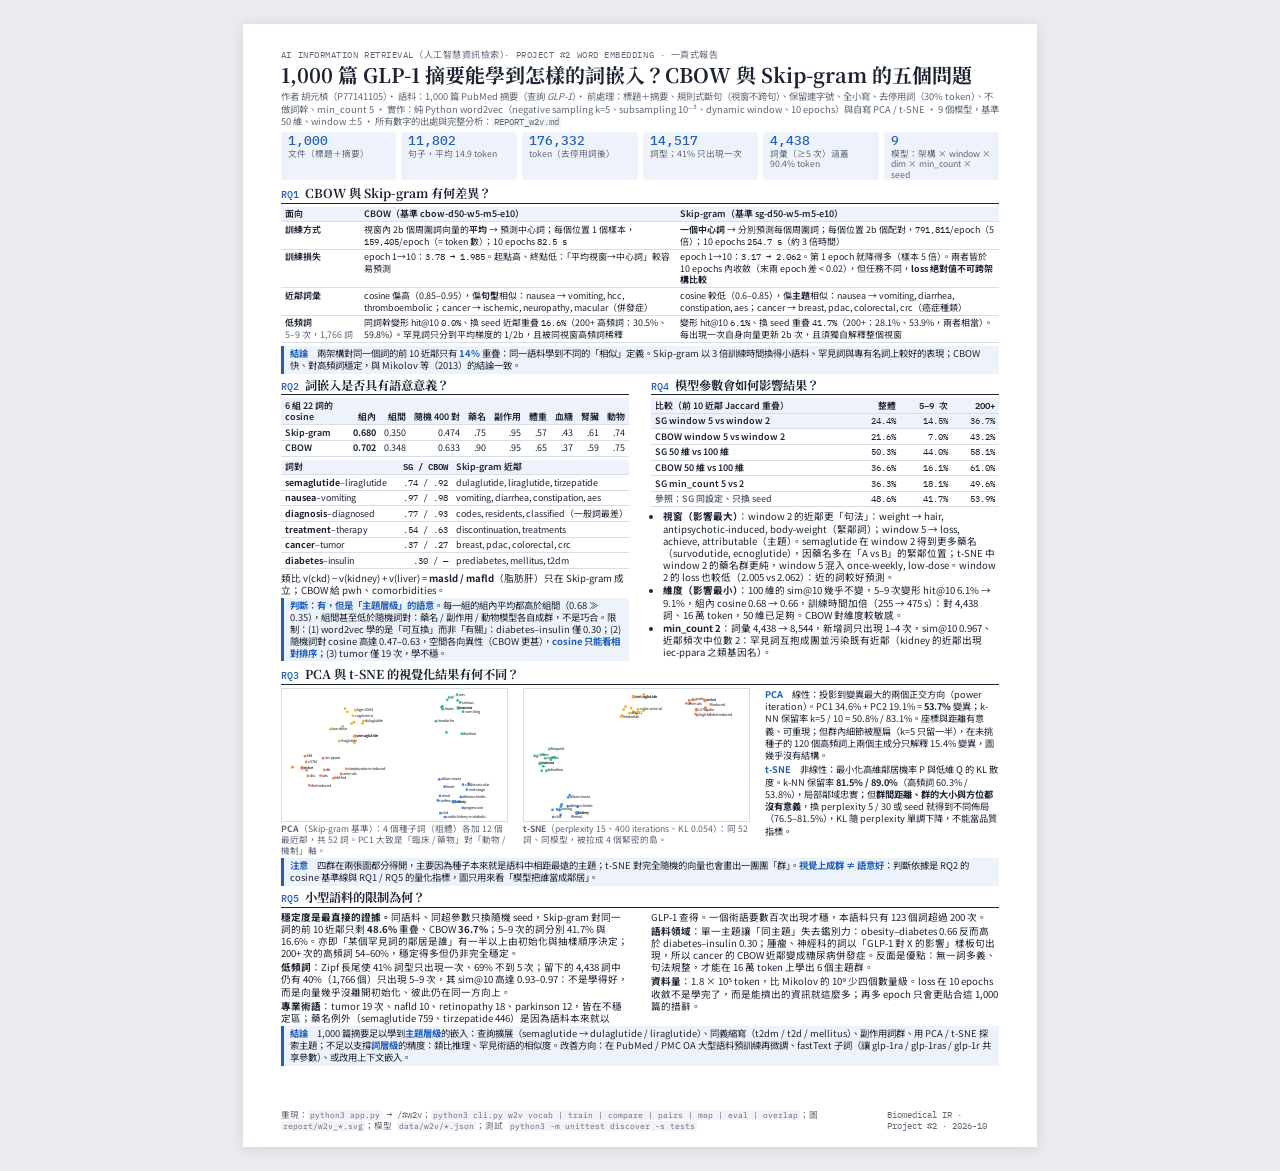
==== docs/project2-w2v-report.html @ 6dcc6c04 "docs: one-page A4 report for Project #2 word embedding (RQ1-RQ5) docs/project2-w2v-report.html + .pd" ====
<!doctype html>
<html lang="zh-Hant">
<head>
<meta charset="utf-8">
<meta name="viewport" content="width=device-width,initial-scale=1">
<title>Word Embedding on 1,000 GLP-1 Abstracts — CBOW vs Skip-gram</title>
<link rel="stylesheet" href="https://fonts.googleapis.com/css2?family=Noto+Serif+TC:wght@500;700&family=Noto+Sans+TC:wght@400;500;700&family=IBM+Plex+Mono:wght@400;500&display=swap">
<style>
:root{--paper:#fff;--desk:#e9ebef;--ink:#1d2333;--muted:#5f6778;--line:#d9dde6;--rule:#1d2333;--accent:#1f5fbf;--soft:#eef3fb;--code:#f1f3f7;
  --serif:"Noto Serif TC","Songti TC","PMingLiU",serif;--sans:"Noto Sans TC","PingFang TC","Microsoft JhengHei",system-ui,sans-serif;--mono:"IBM Plex Mono",ui-monospace,Menlo,monospace,"Noto Sans TC"}
*{box-sizing:border-box}
body{margin:0;background:var(--desk);color:var(--ink);font-family:var(--sans);font-size:7.2pt;line-height:1.27;padding:24px 16px}
.page{background:var(--paper);width:210mm;min-height:297mm;max-width:100%;margin:0 auto;box-shadow:0 2px 12px rgba(20,30,60,.12);display:flex;flex-direction:column}
.inner{padding:6.5mm 10mm 2mm;flex:1;min-width:0}
footer{display:flex;justify-content:space-between;gap:12px;padding:0 10mm 4mm;font-size:6.5pt;color:var(--muted);font-family:var(--mono);line-height:1.3}
h1{font-family:var(--serif);font-size:15pt;line-height:1.25;margin:2px 0 3px}
h2{font-family:var(--serif);font-size:9.2pt;margin:0 0 3px;padding-bottom:1px;border-bottom:1.5px solid var(--rule)}
h2 span{font-family:var(--mono);font-weight:500;color:var(--accent);font-size:7.8pt;margin-right:6px}
p{margin:0 0 2px}
.eyebrow{font-family:var(--mono);font-size:6.8pt;letter-spacing:.06em;text-transform:uppercase;color:var(--muted);margin:0}
.meta{font-size:7pt;color:var(--muted);margin:0 0 4px;line-height:1.35}
.facts{display:grid;grid-template-columns:repeat(6,1fr);gap:5px;margin:4px 0 6px}
.facts div{background:var(--soft);border-radius:4px;padding:1px 7px}
.facts b{display:block;font-family:var(--mono);font-size:9.5pt;font-weight:500;color:var(--accent);line-height:1.2}
.facts small{font-size:6.5pt;color:var(--muted);line-height:1.2;display:block}
section{margin-bottom:4px;min-width:0}
.two{display:grid;grid-template-columns:1fr 1fr;gap:0 6mm;align-items:start}.two>*{min-width:0}
.three{display:grid;grid-template-columns:60mm 60mm 1fr;gap:0 4mm;align-items:start}.three>*{min-width:0}
code{font-family:var(--mono);font-size:.92em;background:var(--code);padding:0 2px;border-radius:2px}
table.t{border-collapse:collapse;width:100%;font-size:6.7pt;margin:2px 0 3px;font-variant-numeric:tabular-nums;line-height:1.3}
table.t th{text-align:left;background:var(--soft);padding:1.5px 4px;border-bottom:1px solid var(--line);font-weight:600;vertical-align:bottom}
table.t td{padding:1.5px 4px;border-bottom:1px solid var(--line);vertical-align:top}
table.t td.k{font-weight:600;white-space:nowrap}
table.num td:not(:first-child),table.num th:not(:first-child){text-align:right;white-space:nowrap}
table.t .n{text-align:right;white-space:nowrap;font-family:var(--mono);font-size:6.6pt}
table.t tr.sel td{background:var(--soft)}
ul{padding-left:12px;margin:0 0 2px}li{margin-bottom:1px}
.verdict{background:var(--soft);border-left:3px solid var(--accent);padding:2px 6px;margin:2px 0 2px;font-size:7pt}
.verdict b{color:var(--accent)}
figure{margin:0;min-width:0}figure svg{width:100%;height:auto;display:block;border:1px solid var(--line)}figcaption{font-size:6.5pt;color:var(--muted);line-height:1.3;margin-top:1px}
.kv{font-size:6.9pt;line-height:1.33}.kv p{margin:0 0 2px}.kv b.h{color:var(--accent)}
.cols{columns:2;column-gap:6mm}
.muted{color:var(--muted)}
@media (max-width:640px){.two,.three,.facts{grid-template-columns:1fr 1fr}.cols{columns:1}.page{min-height:0}.inner{padding:6mm 5mm}}
@media print{body{background:none;padding:0}.page{box-shadow:none;margin:0;width:210mm;height:297mm;min-height:0;overflow:hidden}@page{size:A4 portrait;margin:0}}
</style>
</head>
<body>
<section class="page"><div class="inner">

<p class="eyebrow">AI Information Retrieval（人工智慧資訊檢索）· Project #2 Word Embedding · 一頁式報告</p>
<h1>1,000 篇 GLP-1 摘要能學到怎樣的詞嵌入？CBOW 與 Skip-gram 的五個問題</h1>
<p class="meta">作者 胡元楨（P77141105）· 語料：1,000 篇 PubMed 摘要（查詢 <i>GLP-1</i>）· 前處理：標題＋摘要、規則式斷句（視窗不跨句）、保留連字號、全小寫、去停用詞（30% token）、不做詞幹、min_count 5 · 實作：純 Python word2vec（negative sampling k=5、subsampling 10⁻³、dynamic window、10 epochs）與自寫 PCA / t-SNE · 9 個模型，基準 50 維、window ±5 · 所有數字的出處與完整分析：<code>REPORT_w2v.md</code></p>

<div class="facts">
  <div><b>1,000</b><small>文件（標題＋摘要）</small></div>
  <div><b>11,802</b><small>句子，平均 14.9 token</small></div>
  <div><b>176,332</b><small>token（去停用詞後）</small></div>
  <div><b>14,517</b><small>詞型；41% 只出現一次</small></div>
  <div><b>4,438</b><small>詞彙（≥5 次）涵蓋 90.4% token</small></div>
  <div><b>9</b><small>模型：架構 × window × dim × min_count × seed</small></div>
</div>

<section>
<h2><span>RQ1</span>CBOW 與 Skip-gram 有何差異？</h2>
<table class="t">
<tr><th style="width:11%">面向</th><th style="width:44%">CBOW（基準 cbow-d50-w5-m5-e10）</th><th>Skip-gram（基準 sg-d50-w5-m5-e10）</th></tr>
<tr><td class="k">訓練方式</td><td>視窗內 2b 個周圍詞向量的<b>平均</b> → 預測中心詞；每個位置 1 個樣本，<span class="n">159,405</span>/epoch（= token 數）；10 epochs <span class="n">82.5 s</span></td><td><b>一個中心詞</b> → 分別預測每個周圍詞；每個位置 2b 個配對，<span class="n">791,811</span>/epoch（5 倍）；10 epochs <span class="n">254.7 s</span>（約 3 倍時間）</td></tr>
<tr><td class="k">訓練損失</td><td>epoch 1→10：<span class="n">3.78 → 1.985</span>。起點高、終點低：「平均視窗→中心詞」較容易預測</td><td>epoch 1→10：<span class="n">3.17 → 2.062</span>。第 1 epoch 就降得多（樣本 5 倍）。兩者皆於 10 epochs 內收斂（末兩 epoch 差 &lt; 0.02），但任務不同，<b>loss 絕對值不可跨架構比較</b></td></tr>
<tr><td class="k">近鄰詞彙</td><td>cosine 偏高（0.85–0.95），偏<b>句型</b>相似：nausea → vomiting, hcc, thromboembolic；cancer → ischemic, neuropathy, macular（併發症）</td><td>cosine 較低（0.6–0.85），偏<b>主題</b>相似：nausea → vomiting, diarrhea, constipation, aes；cancer → breast, pdac, colorectal, crc（癌症種類）</td></tr>
<tr><td class="k">低頻詞<br><span class="muted" style="font-weight:400">5–9 次，1,766 詞</span></td><td>同詞幹變形 hit@10 <span class="n">0.0%</span>、換 seed 近鄰重疊 <span class="n">16.6%</span>（200+ 高頻詞：30.5%、59.8%）。罕見詞只分到平均梯度的 1/2b，且被同視窗高頻詞稀釋</td><td>變形 hit@10 <span class="n">6.1%</span>、換 seed 重疊 <span class="n">41.7%</span>（200+：28.1%、53.9%，兩者相當）。每出現一次自身向量更新 2b 次，且須獨自解釋整個視窗</td></tr>
</table>
<p class="verdict"><b>結論</b>　兩架構對同一個詞的前 10 近鄰只有 <b>14%</b> 重疊：同一語料學到不同的「相似」定義。Skip-gram 以 3 倍訓練時間換得小語料、罕見詞與專有名詞上較好的表現；CBOW 快、對高頻詞穩定，與 Mikolov 等（2013）的結論一致。</p>
</section>

<div class="two">
<section>
<h2><span>RQ2</span>詞嵌入是否具有語意意義？</h2>
<table class="t num">
<tr><th>6 組 22 詞的 cosine</th><th>組內</th><th>組間</th><th>隨機 400 對</th><th>藥名</th><th>副作用</th><th>體重</th><th>血糖</th><th>腎臟</th><th>動物</th></tr>
<tr><td class="k">Skip-gram</td><td><b>0.680</b></td><td>0.350</td><td>0.474</td><td>.75</td><td>.95</td><td>.57</td><td>.43</td><td>.61</td><td>.74</td></tr>
<tr><td class="k">CBOW</td><td><b>0.702</b></td><td>0.348</td><td>0.633</td><td>.90</td><td>.95</td><td>.65</td><td>.37</td><td>.59</td><td>.75</td></tr>
</table>
<table class="t">
<tr><th style="width:34%">詞對</th><th class="n" style="text-align:right">SG / CBOW</th><th>Skip-gram 近鄰</th></tr>
<tr><td><b>semaglutide</b>–liraglutide</td><td class="n">.74 / .92</td><td>dulaglutide, liraglutide, tirzepatide</td></tr>
<tr><td><b>nausea</b>–vomiting</td><td class="n">.97 / .98</td><td>vomiting, diarrhea, constipation, aes</td></tr>
<tr><td><b>diagnosis</b>–diagnosed</td><td class="n">.77 / .93</td><td>codes, residents, classified（一般詞最差）</td></tr>
<tr><td><b>treatment</b>–therapy</td><td class="n">.54 / .63</td><td>discontinuation, treatments</td></tr>
<tr><td><b>cancer</b>–tumor</td><td class="n">.37 / .27</td><td>breast, pdac, colorectal, crc</td></tr>
<tr><td><b>diabetes</b>–insulin</td><td class="n">.30 / —</td><td>prediabetes, mellitus, t2dm</td></tr>
</table>
<p>類比 v(ckd) − v(kidney) + v(liver) = <b>masld / mafld</b>（脂肪肝）只在 Skip-gram 成立；CBOW 給 pwh、comorbidities。</p>
<p class="verdict"><b>判斷：有，但是「主題層級」的語意。</b>每一組的組內平均都高於組間（0.68 ≫ 0.35），組間甚至低於隨機詞對：藥名 / 副作用 / 動物模型各自成群，不是巧合。限制：(1) word2vec 學的是「可互換」而非「有關」：diabetes–insulin 僅 0.30；(2) 隨機詞對 cosine 高達 0.47–0.63，空間各向異性（CBOW 更甚），<b>cosine 只能看相對排序</b>；(3) tumor 僅 19 次，學不穩。</p>
</section>

<section>
<h2><span>RQ4</span>模型參數會如何影響結果？</h2>
<table class="t">
<tr><th>比較（前 10 近鄰 Jaccard 重疊）</th><th class="n" style="text-align:right">整體</th><th class="n" style="text-align:right">5–9 次</th><th class="n" style="text-align:right">200+</th></tr>
<tr class="sel"><td class="k">SG window 5 vs window 2</td><td class="n">24.4%</td><td class="n">14.5%</td><td class="n">36.7%</td></tr>
<tr><td class="k">CBOW window 5 vs window 2</td><td class="n">21.6%</td><td class="n">7.0%</td><td class="n">43.2%</td></tr>
<tr><td class="k">SG 50 維 vs 100 維</td><td class="n">50.3%</td><td class="n">44.0%</td><td class="n">58.1%</td></tr>
<tr><td class="k">CBOW 50 維 vs 100 維</td><td class="n">36.6%</td><td class="n">16.1%</td><td class="n">61.0%</td></tr>
<tr><td class="k">SG min_count 5 vs 2</td><td class="n">36.3%</td><td class="n">18.1%</td><td class="n">49.6%</td></tr>
<tr><td class="k muted">參照：SG 同設定、只換 seed</td><td class="n">48.6%</td><td class="n">41.7%</td><td class="n">53.9%</td></tr>
</table>
<ul>
<li><b>視窗（影響最大）</b>：window 2 的近鄰更「句法」：weight → hair, antipsychotic-induced, body-weight（緊鄰詞）；window 5 → loss, achieve, attributable（主題）。semaglutide 在 window 2 得到更多藥名（survodutide, ecnoglutide），因藥名多在「A vs B」的緊鄰位置；t-SNE 中 window 2 的藥名群更純，window 5 混入 once-weekly, low-dose。window 2 的 loss 也較低（2.005 vs 2.062）：近的詞較好預測。</li>
<li><b>維度（影響最小）</b>：100 維的 sim@10 幾乎不變，5–9 次變形 hit@10 6.1% → 9.1%，組內 cosine 0.68 → 0.66，訓練時間加倍（255 → 475 s）：對 4,438 詞、16 萬 token，50 維已足夠。CBOW 對維度較敏感。</li>
<li><b>min_count 2</b>：詞彙 4,438 → 8,544，新增詞只出現 1–4 次，sim@10 0.967、近鄰頻次中位數 2：罕見詞互抱成團並污染既有近鄰（kidney 的近鄰出現 iec-ppara 之類基因名）。</li>
</ul>
</section>
</div>

<section>
<h2><span>RQ3</span>PCA 與 t-SNE 的視覺化結果有何不同？</h2>
<div class="three">
<figure><svg xmlns="http://www.w3.org/2000/svg" viewBox="20 46 820 480" font-family="Noto Sans TC, Helvetica, Arial, sans-serif"><rect width="100%" height="100%" fill="#ffffff"/><circle cx="285.2" cy="218.0" r="7" fill="#eda100" fill-opacity="0.85"/><text x="291.2" y="222.0" font-size="14" font-weight="bold" fill="#1d2333">semaglutide</text><circle cx="663.5" cy="115.1" r="7" fill="#1baf7a" fill-opacity="0.85"/><text x="669.5" y="119.1" font-size="14" font-weight="bold" fill="#1d2333">nausea</text><circle cx="645.3" cy="457.1" r="7" fill="#2a78d6" fill-opacity="0.85"/><text x="651.3" y="461.1" font-size="14" font-weight="bold" fill="#1d2333">kidney</text><circle cx="93.5" cy="333.5" r="7" fill="#eb6834" fill-opacity="0.85"/><text x="99.5" y="337.5" font-size="14" font-weight="bold" fill="#1d2333">mice</text><circle cx="317.2" cy="162.1" r="5" fill="#eda100" fill-opacity="0.85"/><text x="323.2" y="166.1" font-size="14"  fill="#1d2333">dulaglutide</text><circle cx="282.7" cy="167.1" r="5" fill="#eda100" fill-opacity="0.85"/><circle cx="229.0" cy="235.9" r="5" fill="#eda100" fill-opacity="0.85"/><text x="235.0" y="239.9" font-size="14"  fill="#1d2333">liraglutide</text><circle cx="197.4" cy="192.8" r="5" fill="#eda100" fill-opacity="0.85"/><text x="203.4" y="196.8" font-size="14"  fill="#1d2333">low-dose</text><circle cx="287.7" cy="123.2" r="5" fill="#eda100" fill-opacity="0.85"/><text x="293.7" y="127.2" font-size="14"  fill="#1d2333">bgm0504</text><circle cx="241.5" cy="182.8" r="5" fill="#eda100" fill-opacity="0.85"/><circle cx="274.2" cy="171.9" r="5" fill="#eda100" fill-opacity="0.85"/><circle cx="313.5" cy="171.0" r="5" fill="#eda100" fill-opacity="0.85"/><circle cx="283.6" cy="241.8" r="5" fill="#eda100" fill-opacity="0.85"/><circle cx="249.9" cy="117.4" r="5" fill="#eda100" fill-opacity="0.85"/><circle cx="278.7" cy="143.6" r="5" fill="#eda100" fill-opacity="0.85"/><text x="284.7" y="147.6" font-size="14"  fill="#1d2333">cagrisema</text><circle cx="258.3" cy="129.3" r="5" fill="#eda100" fill-opacity="0.85"/><circle cx="680.2" cy="128.6" r="5" fill="#1baf7a" fill-opacity="0.85"/><text x="686.2" y="132.6" font-size="14"  fill="#1d2333">vomiting</text><circle cx="670.3" cy="95.2" r="5" fill="#1baf7a" fill-opacity="0.85"/><text x="676.3" y="99.2" font-size="14"  fill="#1d2333">serious</text><circle cx="676.0" cy="209.2" r="5" fill="#1baf7a" fill-opacity="0.85"/><text x="682.0" y="213.2" font-size="14"  fill="#1d2333">diarrhea</text><circle cx="619.7" cy="204.6" r="5" fill="#1baf7a" fill-opacity="0.85"/><circle cx="658.9" cy="66.8" r="5" fill="#1baf7a" fill-opacity="0.85"/><text x="664.9" y="70.8" font-size="14"  fill="#1d2333">aes</text><circle cx="581.6" cy="163.6" r="5" fill="#1baf7a" fill-opacity="0.85"/><text x="587.6" y="167.6" font-size="14"  fill="#1d2333">headache</text><circle cx="622.8" cy="85.4" r="5" fill="#1baf7a" fill-opacity="0.85"/><circle cx="660.8" cy="87.8" r="5" fill="#1baf7a" fill-opacity="0.85"/><circle cx="604.7" cy="109.0" r="5" fill="#1baf7a" fill-opacity="0.85"/><circle cx="630.2" cy="76.5" r="5" fill="#1baf7a" fill-opacity="0.85"/><text x="636.2" y="80.5" font-size="14"  fill="#1d2333">gi</text><circle cx="606.9" cy="119.6" r="5" fill="#1baf7a" fill-opacity="0.85"/><text x="612.9" y="123.6" font-size="14"  fill="#1d2333">teaes</text><circle cx="602.2" cy="112.9" r="5" fill="#1baf7a" fill-opacity="0.85"/><circle cx="672.4" cy="440.0" r="5" fill="#2a78d6" fill-opacity="0.85"/><text x="678.4" y="444.0" font-size="14"  fill="#1d2333">atherosclerotic</text><circle cx="679.5" cy="479.5" r="5" fill="#2a78d6" fill-opacity="0.85"/><text x="685.5" y="483.5" font-size="14"  fill="#1d2333">progression</text><circle cx="680.4" cy="395.2" r="5" fill="#2a78d6" fill-opacity="0.85"/><text x="686.4" y="399.2" font-size="14"  fill="#1d2333">cardiovascular</text><circle cx="665.3" cy="458.2" r="5" fill="#2a78d6" fill-opacity="0.85"/><circle cx="596.4" cy="435.8" r="5" fill="#2a78d6" fill-opacity="0.85"/><text x="602.4" y="439.8" font-size="14"  fill="#1d2333">renal</text><circle cx="598.0" cy="499.1" r="5" fill="#2a78d6" fill-opacity="0.85"/><text x="604.0" y="503.1" font-size="14"  fill="#1d2333">ckd</text><circle cx="593.8" cy="375.8" r="5" fill="#2a78d6" fill-opacity="0.85"/><text x="599.8" y="379.8" font-size="14"  fill="#1d2333">albuminuria</text><circle cx="694.7" cy="412.9" r="5" fill="#2a78d6" fill-opacity="0.85"/><text x="700.7" y="416.9" font-size="14"  fill="#1d2333">end-stage</text><circle cx="614.1" cy="513.2" r="5" fill="#2a78d6" fill-opacity="0.85"/><text x="620.1" y="517.2" font-size="14"  fill="#1d2333">cardio-kidney-metabolic</text><circle cx="701.4" cy="390.9" r="5" fill="#2a78d6" fill-opacity="0.85"/><circle cx="588.5" cy="452.5" r="5" fill="#2a78d6" fill-opacity="0.85"/><text x="594.5" y="456.5" font-size="14"  fill="#1d2333">confers</text><circle cx="613.2" cy="402.3" r="5" fill="#2a78d6" fill-opacity="0.85"/><text x="619.2" y="406.3" font-size="14"  fill="#1d2333">heart</text><circle cx="160.3" cy="361.7" r="5" fill="#eb6834" fill-opacity="0.85"/><text x="166.3" y="365.7" font-size="14"  fill="#1d2333">rats</text><circle cx="108.7" cy="342.4" r="5" fill="#eb6834" fill-opacity="0.85"/><circle cx="114.6" cy="363.3" r="5" fill="#eb6834" fill-opacity="0.85"/><text x="120.6" y="367.3" font-size="14"  fill="#1d2333">dio</text><circle cx="174.5" cy="341.2" r="5" fill="#eb6834" fill-opacity="0.85"/><text x="180.5" y="345.2" font-size="14"  fill="#1d2333">db</text><circle cx="108.1" cy="311.5" r="5" fill="#eb6834" fill-opacity="0.85"/><text x="114.1" y="315.5" font-size="14"  fill="#1d2333">c57bl</text><circle cx="169.7" cy="298.4" r="5" fill="#eb6834" fill-opacity="0.85"/><text x="175.7" y="302.4" font-size="14"  fill="#1d2333">iec-ppara</text><circle cx="58.6" cy="331.3" r="5" fill="#eb6834" fill-opacity="0.85"/><circle cx="120.1" cy="398.0" r="5" fill="#eb6834" fill-opacity="0.85"/><text x="126.1" y="402.0" font-size="14"  fill="#1d2333">diet-induced</text><circle cx="208.5" cy="371.2" r="5" fill="#eb6834" fill-opacity="0.85"/><text x="214.5" y="375.2" font-size="14"  fill="#1d2333">hfd-fed</text><circle cx="254.7" cy="337.2" r="5" fill="#eb6834" fill-opacity="0.85"/><text x="260.7" y="341.2" font-size="14"  fill="#1d2333">streptozotocin-induced</text><circle cx="104.1" cy="291.0" r="5" fill="#eb6834" fill-opacity="0.85"/><text x="110.1" y="295.0" font-size="14"  fill="#1d2333">hfd</text><circle cx="235.6" cy="355.8" r="5" fill="#eb6834" fill-opacity="0.85"/><text x="241.6" y="359.8" font-size="14"  fill="#1d2333">animals</text></svg><figcaption><b>PCA</b>（Skip-gram 基準）：4 個種子詞（粗體）各加 12 個最近鄰，共 52 詞。PC1 大致是「臨床 / 藥物」對「動物 / 機制」軸。</figcaption></figure>
<figure><svg xmlns="http://www.w3.org/2000/svg" viewBox="20 46 820 480" font-family="Noto Sans TC, Helvetica, Arial, sans-serif"><rect width="100%" height="100%" fill="#ffffff"/><circle cx="419.5" cy="74.3" r="7" fill="#eda100" fill-opacity="0.85"/><text x="425.5" y="78.3" font-size="14" font-weight="bold" fill="#1d2333">semaglutide</text><circle cx="79.4" cy="317.1" r="7" fill="#1baf7a" fill-opacity="0.85"/><text x="85.4" y="321.1" font-size="14" font-weight="bold" fill="#1d2333">nausea</text><circle cx="212.8" cy="498.3" r="7" fill="#2a78d6" fill-opacity="0.85"/><text x="218.8" y="502.3" font-size="14" font-weight="bold" fill="#1d2333">kidney</text><circle cx="680.9" cy="87.3" r="7" fill="#eb6834" fill-opacity="0.85"/><text x="686.9" y="91.3" font-size="14" font-weight="bold" fill="#1d2333">mice</text><circle cx="445.5" cy="74.5" r="5" fill="#eda100" fill-opacity="0.85"/><circle cx="436.2" cy="119.9" r="5" fill="#eda100" fill-opacity="0.85"/><text x="442.2" y="123.9" font-size="14"  fill="#1d2333">submaximal</text><circle cx="457.5" cy="66.8" r="5" fill="#eda100" fill-opacity="0.85"/><circle cx="456.5" cy="124.6" r="5" fill="#eda100" fill-opacity="0.85"/><circle cx="418.7" cy="128.9" r="5" fill="#eda100" fill-opacity="0.85"/><circle cx="389.9" cy="110.5" r="5" fill="#eda100" fill-opacity="0.85"/><circle cx="411.0" cy="115.7" r="5" fill="#eda100" fill-opacity="0.85"/><circle cx="374.1" cy="146.1" r="5" fill="#eda100" fill-opacity="0.85"/><text x="380.1" y="150.1" font-size="14"  fill="#1d2333">retatrutide</text><circle cx="379.1" cy="142.8" r="5" fill="#eda100" fill-opacity="0.85"/><circle cx="383.5" cy="121.1" r="5" fill="#eda100" fill-opacity="0.85"/><circle cx="431.3" cy="136.1" r="5" fill="#eda100" fill-opacity="0.85"/><circle cx="404.7" cy="133.6" r="5" fill="#eda100" fill-opacity="0.85"/><text x="410.7" y="137.6" font-size="14"  fill="#1d2333">ubt251</text><circle cx="90.6" cy="327.7" r="5" fill="#1baf7a" fill-opacity="0.85"/><circle cx="97.5" cy="299.1" r="5" fill="#1baf7a" fill-opacity="0.85"/><text x="103.5" y="303.1" font-size="14"  fill="#1d2333">serious</text><circle cx="110.1" cy="340.7" r="5" fill="#1baf7a" fill-opacity="0.85"/><text x="116.1" y="344.7" font-size="14"  fill="#1d2333">diarrhea</text><circle cx="101.7" cy="344.8" r="5" fill="#1baf7a" fill-opacity="0.85"/><circle cx="82.3" cy="286.2" r="5" fill="#1baf7a" fill-opacity="0.85"/><text x="88.3" y="290.2" font-size="14"  fill="#1d2333">aes</text><circle cx="84.7" cy="344.1" r="5" fill="#1baf7a" fill-opacity="0.85"/><circle cx="117.4" cy="303.7" r="5" fill="#1baf7a" fill-opacity="0.85"/><circle cx="90.7" cy="284.3" r="5" fill="#1baf7a" fill-opacity="0.85"/><circle cx="123.9" cy="296.1" r="5" fill="#1baf7a" fill-opacity="0.85"/><circle cx="58.6" cy="290.3" r="5" fill="#1baf7a" fill-opacity="0.85"/><text x="64.6" y="294.3" font-size="14"  fill="#1d2333">gi</text><circle cx="131.5" cy="294.2" r="5" fill="#1baf7a" fill-opacity="0.85"/><circle cx="113.1" cy="265.1" r="5" fill="#1baf7a" fill-opacity="0.85"/><text x="119.1" y="269.1" font-size="14"  fill="#1d2333">frequent</text><circle cx="179.5" cy="473.7" r="5" fill="#2a78d6" fill-opacity="0.85"/><text x="185.5" y="477.7" font-size="14"  fill="#1d2333">atherosclerotic</text><circle cx="153.4" cy="505.6" r="5" fill="#2a78d6" fill-opacity="0.85"/><circle cx="216.0" cy="476.1" r="5" fill="#2a78d6" fill-opacity="0.85"/><circle cx="140.9" cy="485.2" r="5" fill="#2a78d6" fill-opacity="0.85"/><text x="146.9" y="489.2" font-size="14"  fill="#1d2333">slowing</text><circle cx="196.8" cy="510.9" r="5" fill="#2a78d6" fill-opacity="0.85"/><text x="202.8" y="514.9" font-size="14"  fill="#1d2333">renal</text><circle cx="126.7" cy="513.2" r="5" fill="#2a78d6" fill-opacity="0.85"/><text x="132.7" y="517.2" font-size="14"  fill="#1d2333">ckd</text><circle cx="181.4" cy="441.1" r="5" fill="#2a78d6" fill-opacity="0.85"/><text x="187.4" y="445.1" font-size="14"  fill="#1d2333">albuminuria</text><circle cx="154.2" cy="474.6" r="5" fill="#2a78d6" fill-opacity="0.85"/><circle cx="123.9" cy="486.7" r="5" fill="#2a78d6" fill-opacity="0.85"/><circle cx="157.4" cy="467.2" r="5" fill="#2a78d6" fill-opacity="0.85"/><circle cx="149.7" cy="488.0" r="5" fill="#2a78d6" fill-opacity="0.85"/><circle cx="186.7" cy="433.1" r="5" fill="#2a78d6" fill-opacity="0.85"/><circle cx="649.7" cy="83.0" r="5" fill="#eb6834" fill-opacity="0.85"/><text x="655.7" y="87.0" font-size="14"  fill="#1d2333">rats</text><circle cx="701.4" cy="102.4" r="5" fill="#eb6834" fill-opacity="0.85"/><text x="707.4" y="106.4" font-size="14"  fill="#1d2333">induced</text><circle cx="689.5" cy="123.3" r="5" fill="#eb6834" fill-opacity="0.85"/><text x="695.5" y="127.3" font-size="14"  fill="#1d2333">dio</text><circle cx="622.8" cy="87.1" r="5" fill="#eb6834" fill-opacity="0.85"/><text x="628.8" y="91.1" font-size="14"  fill="#1d2333">db</text><circle cx="648.6" cy="123.9" r="5" fill="#eb6834" fill-opacity="0.85"/><text x="654.6" y="127.9" font-size="14"  fill="#1d2333">c57bl</text><circle cx="681.3" cy="114.2" r="5" fill="#eb6834" fill-opacity="0.85"/><circle cx="652.4" cy="141.5" r="5" fill="#eb6834" fill-opacity="0.85"/><text x="658.4" y="145.5" font-size="14"  fill="#1d2333">high-fat</text><circle cx="700.3" cy="139.9" r="5" fill="#eb6834" fill-opacity="0.85"/><text x="706.3" y="143.9" font-size="14"  fill="#1d2333">diet-induced</text><circle cx="649.0" cy="119.0" r="5" fill="#eb6834" fill-opacity="0.85"/><circle cx="625.1" cy="96.4" r="5" fill="#eb6834" fill-opacity="0.85"/><circle cx="645.8" cy="137.5" r="5" fill="#eb6834" fill-opacity="0.85"/><circle cx="612.5" cy="98.8" r="5" fill="#eb6834" fill-opacity="0.85"/><text x="618.5" y="102.8" font-size="14"  fill="#1d2333">animals</text></svg><figcaption><b>t-SNE</b>（perplexity 15、400 iterations、KL 0.054）：同 52 詞、同模型，被拉成 4 個緊密的島。</figcaption></figure>
<div class="kv">
<p><b class="h">PCA</b>　線性：投影到變異最大的兩個正交方向（power iteration）。PC1 34.6% + PC2 19.1% = <b>53.7%</b> 變異；k-NN 保留率 k=5 / 10 = 50.8% / 83.1%。座標與距離有意義、可重現；但群內細節被壓扁（k=5 只留一半），在未挑種子的 120 個高頻詞上兩個主成分只解釋 15.4% 變異，圖幾乎沒有結構。</p>
<p><b class="h">t-SNE</b>　非線性：最小化高維鄰居機率 P 與低維 Q 的 KL 散度。k-NN 保留率 <b>81.5% / 89.0%</b>（高頻詞 60.3% / 53.8%），局部鄰域忠實；但<b>群間距離、群的大小與方位都沒有意義</b>，換 perplexity 5 / 30 或 seed 就得到不同佈局（76.5–81.5%），KL 隨 perplexity 單調下降，不能當品質指標。</p>
</div>
</div>
<p class="verdict"><b>注意</b>　四群在兩張圖都分得開，主要因為種子本來就是語料中相距最遠的主題；t-SNE 對完全隨機的向量也會畫出一團團「群」。<b>視覺上成群 ≠ 語意好</b>：判斷依據是 RQ2 的 cosine 基準線與 RQ1 / RQ5 的量化指標，圖只用來看「模型把誰當成鄰居」。</p>
</section>

<section>
<h2><span>RQ5</span>小型語料的限制為何？</h2>
<div class="cols">
<p><b>穩定度是最直接的證據。</b>同語料、同超參數只換隨機 seed，Skip-gram 對同一詞的前 10 近鄰只剩 <b>48.6%</b> 重疊、CBOW <b>36.7%</b>；5–9 次的詞分別 41.7% 與 16.6%。亦即「某個罕見詞的鄰居是誰」有一半以上由初始化與抽樣順序決定；200+ 次的高頻詞 54–60%，穩定得多但仍非完全穩定。</p>
<p><b>低頻詞</b>：Zipf 長尾使 41% 詞型只出現一次、69% 不到 5 次；留下的 4,438 詞中仍有 40%（1,766 個）只出現 5–9 次，其 sim@10 高達 0.93–0.97：不是學得好，而是向量幾乎沒離開初始化、彼此仍在同一方向上。</p>
<p><b>專業術語</b>：tumor 19 次、nafld 10、retinopathy 18、parkinson 12，皆在不穩定區；藥名例外（semaglutide 759、tirzepatide 446）是因為語料本來就以 GLP-1 查得。一個術語要數百次出現才穩，本語料只有 123 個詞超過 200 次。</p>
<p><b>語料領域</b>：單一主題讓「同主題」失去鑑別力：obesity–diabetes 0.66 反而高於 diabetes–insulin 0.30；腫瘤、神經科的詞以「GLP-1 對 X 的影響」樣板句出現，所以 cancer 的 CBOW 近鄰變成糖尿病併發症。反面是優點：無一詞多義、句法規整，才能在 16 萬 token 上學出 6 個主題群。</p>
<p><b>資料量</b>：1.8 × 10⁵ token，比 Mikolov 的 10⁹ 少四個數量級。loss 在 10 epochs 收斂不是學完了，而是能擠出的資訊就這麼多；再多 epoch 只會更貼合這 1,000 篇的措辭。</p>
</div>
<p class="verdict"><b>結論</b>　1,000 篇摘要足以學到<b>主題層級</b>的嵌入：查詢擴展（semaglutide → dulaglutide / liraglutide）、同義縮寫（t2dm / t2d / mellitus）、副作用詞群、用 PCA / t-SNE 探索主題；不足以支撐<b>詞層級</b>的精度：類比推理、罕見術語的相似度。改善方向：在 PubMed / PMC OA 大型語料預訓練再微調、fastText 子詞（讓 glp-1ra / glp-1ras / glp-1r 共享參數）、或改用上下文嵌入。</p>
</section>

</div>
<footer>
<span>重現：<code>python3 app.py</code> → /#w2v；<code>python3 cli.py w2v vocab | train | compare | pairs | map | eval | overlap</code>；圖 <code>report/w2v_*.svg</code>；模型 <code>data/w2v/*.json</code>；測試 <code>python3 -m unittest discover -s tests</code></span>
<span>Biomedical IR · Project #2 · 2026-10</span>
</footer>
</section>
</body>
</html>
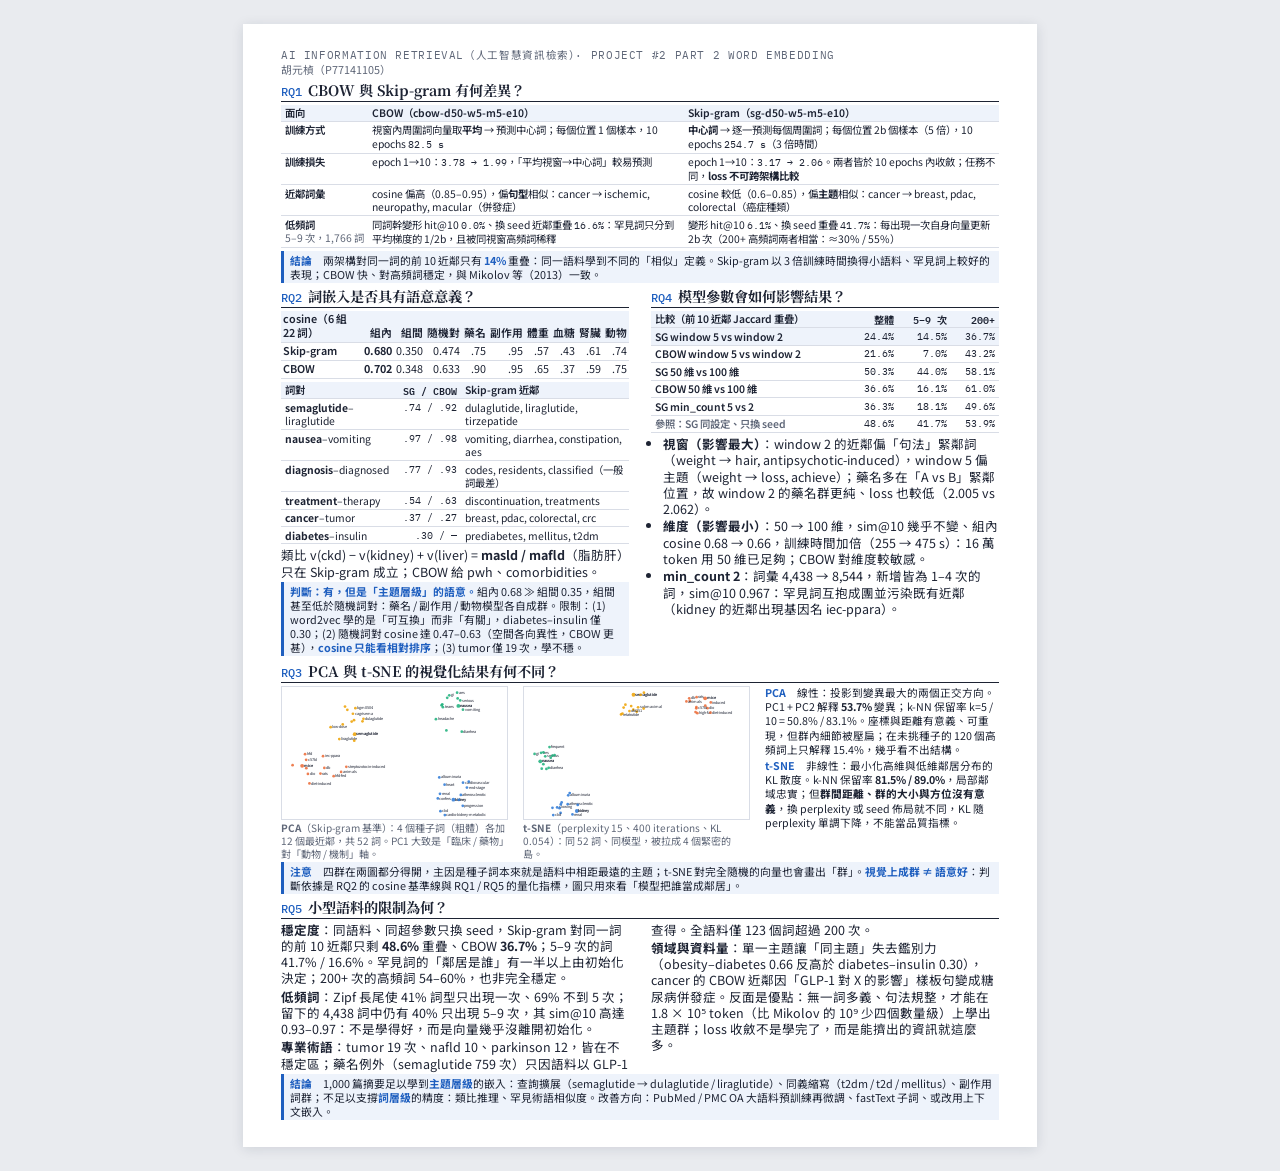
==== commit 68d8a1a0: "docs: trim Project #2 Part 2 w2v report header/footer, tighten RQ1-5; add concise one-page variant -" ====
--- a/docs/project2-w2v-report.html
+++ b/docs/project2-w2v-report.html
@@ -3,81 +3,72 @@
 <head>
 <meta charset="utf-8">
 <meta name="viewport" content="width=device-width,initial-scale=1">
-<title>Word Embedding on 1,000 GLP-1 Abstracts — CBOW vs Skip-gram</title>
+<title>Project 2</title>
 <link rel="stylesheet" href="https://fonts.googleapis.com/css2?family=Noto+Serif+TC:wght@500;700&family=Noto+Sans+TC:wght@400;500;700&family=IBM+Plex+Mono:wght@400;500&display=swap">
 <style>
 :root{--paper:#fff;--desk:#e9ebef;--ink:#1d2333;--muted:#5f6778;--line:#d9dde6;--rule:#1d2333;--accent:#1f5fbf;--soft:#eef3fb;--code:#f1f3f7;
   --serif:"Noto Serif TC","Songti TC","PMingLiU",serif;--sans:"Noto Sans TC","PingFang TC","Microsoft JhengHei",system-ui,sans-serif;--mono:"IBM Plex Mono",ui-monospace,Menlo,monospace,"Noto Sans TC"}
 *{box-sizing:border-box}
-body{margin:0;background:var(--desk);color:var(--ink);font-family:var(--sans);font-size:7.2pt;line-height:1.27;padding:24px 16px}
+body{margin:0;background:var(--desk);color:var(--ink);font-family:var(--sans);font-size:9.40pt;line-height:1.3;padding:24px 16px}
 .page{background:var(--paper);width:210mm;min-height:297mm;max-width:100%;margin:0 auto;box-shadow:0 2px 12px rgba(20,30,60,.12);display:flex;flex-direction:column}
 .inner{padding:6.5mm 10mm 2mm;flex:1;min-width:0}
-footer{display:flex;justify-content:space-between;gap:12px;padding:0 10mm 4mm;font-size:6.5pt;color:var(--muted);font-family:var(--mono);line-height:1.3}
-h1{font-family:var(--serif);font-size:15pt;line-height:1.25;margin:2px 0 3px}
-h2{font-family:var(--serif);font-size:9.2pt;margin:0 0 3px;padding-bottom:1px;border-bottom:1.5px solid var(--rule)}
-h2 span{font-family:var(--mono);font-weight:500;color:var(--accent);font-size:7.8pt;margin-right:6px}
+footer{display:flex;justify-content:space-between;gap:12px;padding:0 10mm 4mm;font-size:7.54pt;color:var(--muted);font-family:var(--mono);line-height:1.3}
+h1{font-family:var(--serif);font-size:17.40pt;line-height:1.25;margin:2px 0 3px}
+h2{font-family:var(--serif);font-size:10.67pt;margin:0 0 3px;padding-bottom:1px;border-bottom:1.5px solid var(--rule)}
+h2 span{font-family:var(--mono);font-weight:500;color:var(--accent);font-size:9.05pt;margin-right:6px}
 p{margin:0 0 2px}
-.eyebrow{font-family:var(--mono);font-size:6.8pt;letter-spacing:.06em;text-transform:uppercase;color:var(--muted);margin:0}
-.meta{font-size:7pt;color:var(--muted);margin:0 0 4px;line-height:1.35}
+.eyebrow{font-family:var(--mono);font-size:7.89pt;letter-spacing:.06em;text-transform:uppercase;color:var(--muted);margin:0}
+.meta{font-size:8.12pt;color:var(--muted);margin:0 0 4px;line-height:1.35}
 .facts{display:grid;grid-template-columns:repeat(6,1fr);gap:5px;margin:4px 0 6px}
 .facts div{background:var(--soft);border-radius:4px;padding:1px 7px}
-.facts b{display:block;font-family:var(--mono);font-size:9.5pt;font-weight:500;color:var(--accent);line-height:1.2}
-.facts small{font-size:6.5pt;color:var(--muted);line-height:1.2;display:block}
+.facts b{display:block;font-family:var(--mono);font-size:11.02pt;font-weight:500;color:var(--accent);line-height:1.2}
+.facts small{font-size:7.54pt;color:var(--muted);line-height:1.2;display:block}
 section{margin-bottom:4px;min-width:0}
 .two{display:grid;grid-template-columns:1fr 1fr;gap:0 6mm;align-items:start}.two>*{min-width:0}
 .three{display:grid;grid-template-columns:60mm 60mm 1fr;gap:0 4mm;align-items:start}.three>*{min-width:0}
 code{font-family:var(--mono);font-size:.92em;background:var(--code);padding:0 2px;border-radius:2px}
-table.t{border-collapse:collapse;width:100%;font-size:6.7pt;margin:2px 0 3px;font-variant-numeric:tabular-nums;line-height:1.3}
+table.t{border-collapse:collapse;width:100%;font-size:7.77pt;margin:2px 0 3px;font-variant-numeric:tabular-nums;line-height:1.3}
 table.t th{text-align:left;background:var(--soft);padding:1.5px 4px;border-bottom:1px solid var(--line);font-weight:600;vertical-align:bottom}
 table.t td{padding:1.5px 4px;border-bottom:1px solid var(--line);vertical-align:top}
 table.t td.k{font-weight:600;white-space:nowrap}
 table.num td:not(:first-child),table.num th:not(:first-child){text-align:right;white-space:nowrap}
-table.t .n{text-align:right;white-space:nowrap;font-family:var(--mono);font-size:6.6pt}
+table.t .n{text-align:right;white-space:nowrap;font-family:var(--mono);font-size:7.66pt}
 table.t tr.sel td{background:var(--soft)}
 ul{padding-left:12px;margin:0 0 2px}li{margin-bottom:1px}
-.verdict{background:var(--soft);border-left:3px solid var(--accent);padding:2px 6px;margin:2px 0 2px;font-size:7pt}
+.verdict{background:var(--soft);border-left:3px solid var(--accent);padding:2px 6px;margin:2px 0 2px;font-size:8.12pt}
 .verdict b{color:var(--accent)}
-figure{margin:0;min-width:0}figure svg{width:100%;height:auto;display:block;border:1px solid var(--line)}figcaption{font-size:6.5pt;color:var(--muted);line-height:1.3;margin-top:1px}
-.kv{font-size:6.9pt;line-height:1.33}.kv p{margin:0 0 2px}.kv b.h{color:var(--accent)}
+figure{margin:0;min-width:0}figure svg{width:100%;height:auto;display:block;border:1px solid var(--line)}figcaption{font-size:7.54pt;color:var(--muted);line-height:1.3;margin-top:1px}
+.kv{font-size:8.00pt;line-height:1.33}.kv p{margin:0 0 2px}.kv b.h{color:var(--accent)}
 .cols{columns:2;column-gap:6mm}
 .muted{color:var(--muted)}
 @media (max-width:640px){.two,.three,.facts{grid-template-columns:1fr 1fr}.cols{columns:1}.page{min-height:0}.inner{padding:6mm 5mm}}
 @media print{body{background:none;padding:0}.page{box-shadow:none;margin:0;width:210mm;height:297mm;min-height:0;overflow:hidden}@page{size:A4 portrait;margin:0}}
+table.cos{font-size:.86em}table.cos td,table.cos th{padding:1.5px 2px}table.cos th:first-child{white-space:normal}
 </style>
 </head>
 <body>
 <section class="page"><div class="inner">
 
-<p class="eyebrow">AI Information Retrieval（人工智慧資訊檢索）· Project #2 Word Embedding · 一頁式報告</p>
-<h1>1,000 篇 GLP-1 摘要能學到怎樣的詞嵌入？CBOW 與 Skip-gram 的五個問題</h1>
-<p class="meta">作者 胡元楨（P77141105）· 語料：1,000 篇 PubMed 摘要（查詢 <i>GLP-1</i>）· 前處理：標題＋摘要、規則式斷句（視窗不跨句）、保留連字號、全小寫、去停用詞（30% token）、不做詞幹、min_count 5 · 實作：純 Python word2vec（negative sampling k=5、subsampling 10⁻³、dynamic window、10 epochs）與自寫 PCA / t-SNE · 9 個模型，基準 50 維、window ±5 · 所有數字的出處與完整分析：<code>REPORT_w2v.md</code></p>
-
-<div class="facts">
-  <div><b>1,000</b><small>文件（標題＋摘要）</small></div>
-  <div><b>11,802</b><small>句子，平均 14.9 token</small></div>
-  <div><b>176,332</b><small>token（去停用詞後）</small></div>
-  <div><b>14,517</b><small>詞型；41% 只出現一次</small></div>
-  <div><b>4,438</b><small>詞彙（≥5 次）涵蓋 90.4% token</small></div>
-  <div><b>9</b><small>模型：架構 × window × dim × min_count × seed</small></div>
-</div>
+<p class="eyebrow">AI Information Retrieval（人工智慧資訊檢索）· Project #2 Part 2 Word Embedding</p>
+<p class="meta">胡元楨（P77141105）</p>
 
 <section>
 <h2><span>RQ1</span>CBOW 與 Skip-gram 有何差異？</h2>
 <table class="t">
-<tr><th style="width:11%">面向</th><th style="width:44%">CBOW（基準 cbow-d50-w5-m5-e10）</th><th>Skip-gram（基準 sg-d50-w5-m5-e10）</th></tr>
-<tr><td class="k">訓練方式</td><td>視窗內 2b 個周圍詞向量的<b>平均</b> → 預測中心詞；每個位置 1 個樣本，<span class="n">159,405</span>/epoch（= token 數）；10 epochs <span class="n">82.5 s</span></td><td><b>一個中心詞</b> → 分別預測每個周圍詞；每個位置 2b 個配對，<span class="n">791,811</span>/epoch（5 倍）；10 epochs <span class="n">254.7 s</span>（約 3 倍時間）</td></tr>
-<tr><td class="k">訓練損失</td><td>epoch 1→10：<span class="n">3.78 → 1.985</span>。起點高、終點低：「平均視窗→中心詞」較容易預測</td><td>epoch 1→10：<span class="n">3.17 → 2.062</span>。第 1 epoch 就降得多（樣本 5 倍）。兩者皆於 10 epochs 內收斂（末兩 epoch 差 &lt; 0.02），但任務不同，<b>loss 絕對值不可跨架構比較</b></td></tr>
-<tr><td class="k">近鄰詞彙</td><td>cosine 偏高（0.85–0.95），偏<b>句型</b>相似：nausea → vomiting, hcc, thromboembolic；cancer → ischemic, neuropathy, macular（併發症）</td><td>cosine 較低（0.6–0.85），偏<b>主題</b>相似：nausea → vomiting, diarrhea, constipation, aes；cancer → breast, pdac, colorectal, crc（癌症種類）</td></tr>
-<tr><td class="k">低頻詞<br><span class="muted" style="font-weight:400">5–9 次，1,766 詞</span></td><td>同詞幹變形 hit@10 <span class="n">0.0%</span>、換 seed 近鄰重疊 <span class="n">16.6%</span>（200+ 高頻詞：30.5%、59.8%）。罕見詞只分到平均梯度的 1/2b，且被同視窗高頻詞稀釋</td><td>變形 hit@10 <span class="n">6.1%</span>、換 seed 重疊 <span class="n">41.7%</span>（200+：28.1%、53.9%，兩者相當）。每出現一次自身向量更新 2b 次，且須獨自解釋整個視窗</td></tr>
+<tr><th style="width:11%">面向</th><th style="width:44%">CBOW（cbow-d50-w5-m5-e10）</th><th>Skip-gram（sg-d50-w5-m5-e10）</th></tr>
+<tr><td class="k">訓練方式</td><td>視窗內周圍詞向量取<b>平均</b> → 預測中心詞；每個位置 1 個樣本，10 epochs <span class="n">82.5 s</span></td><td><b>中心詞</b> → 逐一預測每個周圍詞；每個位置 2b 個樣本（5 倍），10 epochs <span class="n">254.7 s</span>（3 倍時間）</td></tr>
+<tr><td class="k">訓練損失</td><td>epoch 1→10：<span class="n">3.78 → 1.99</span>，「平均視窗→中心詞」較易預測</td><td>epoch 1→10：<span class="n">3.17 → 2.06</span>。兩者皆於 10 epochs 內收斂；任務不同，<b>loss 不可跨架構比較</b></td></tr>
+<tr><td class="k">近鄰詞彙</td><td>cosine 偏高（0.85–0.95），偏<b>句型</b>相似：cancer → ischemic, neuropathy, macular（併發症）</td><td>cosine 較低（0.6–0.85），偏<b>主題</b>相似：cancer → breast, pdac, colorectal（癌症種類）</td></tr>
+<tr><td class="k">低頻詞<br><span class="muted" style="font-weight:400">5–9 次，1,766 詞</span></td><td>同詞幹變形 hit@10 <span class="n">0.0%</span>、換 seed 近鄰重疊 <span class="n">16.6%</span>：罕見詞只分到平均梯度的 1/2b，且被同視窗高頻詞稀釋</td><td>變形 hit@10 <span class="n">6.1%</span>、換 seed 重疊 <span class="n">41.7%</span>：每出現一次自身向量更新 2b 次（200+ 高頻詞兩者相當：≈30% / 55%）</td></tr>
 </table>
-<p class="verdict"><b>結論</b>　兩架構對同一個詞的前 10 近鄰只有 <b>14%</b> 重疊：同一語料學到不同的「相似」定義。Skip-gram 以 3 倍訓練時間換得小語料、罕見詞與專有名詞上較好的表現；CBOW 快、對高頻詞穩定，與 Mikolov 等（2013）的結論一致。</p>
+<p class="verdict"><b>結論</b>　兩架構對同一詞的前 10 近鄰只有 <b>14%</b> 重疊：同一語料學到不同的「相似」定義。Skip-gram 以 3 倍訓練時間換得小語料、罕見詞上較好的表現；CBOW 快、對高頻詞穩定，與 Mikolov 等（2013）一致。</p>
 </section>
 
 <div class="two">
 <section>
 <h2><span>RQ2</span>詞嵌入是否具有語意意義？</h2>
-<table class="t num">
-<tr><th>6 組 22 詞的 cosine</th><th>組內</th><th>組間</th><th>隨機 400 對</th><th>藥名</th><th>副作用</th><th>體重</th><th>血糖</th><th>腎臟</th><th>動物</th></tr>
+<table class="t num cos">
+<tr><th>cosine（6 組 22 詞）</th><th>組內</th><th>組間</th><th>隨機對</th><th>藥名</th><th>副作用</th><th>體重</th><th>血糖</th><th>腎臟</th><th>動物</th></tr>
 <tr><td class="k">Skip-gram</td><td><b>0.680</b></td><td>0.350</td><td>0.474</td><td>.75</td><td>.95</td><td>.57</td><td>.43</td><td>.61</td><td>.74</td></tr>
 <tr><td class="k">CBOW</td><td><b>0.702</b></td><td>0.348</td><td>0.633</td><td>.90</td><td>.95</td><td>.65</td><td>.37</td><td>.59</td><td>.75</td></tr>
 </table>
@@ -91,7 +82,7 @@
 <tr><td><b>diabetes</b>–insulin</td><td class="n">.30 / —</td><td>prediabetes, mellitus, t2dm</td></tr>
 </table>
 <p>類比 v(ckd) − v(kidney) + v(liver) = <b>masld / mafld</b>（脂肪肝）只在 Skip-gram 成立；CBOW 給 pwh、comorbidities。</p>
-<p class="verdict"><b>判斷：有，但是「主題層級」的語意。</b>每一組的組內平均都高於組間（0.68 ≫ 0.35），組間甚至低於隨機詞對：藥名 / 副作用 / 動物模型各自成群，不是巧合。限制：(1) word2vec 學的是「可互換」而非「有關」：diabetes–insulin 僅 0.30；(2) 隨機詞對 cosine 高達 0.47–0.63，空間各向異性（CBOW 更甚），<b>cosine 只能看相對排序</b>；(3) tumor 僅 19 次，學不穩。</p>
+<p class="verdict"><b>判斷：有，但是「主題層級」的語意。</b>組內 0.68 ≫ 組間 0.35，組間甚至低於隨機詞對：藥名 / 副作用 / 動物模型各自成群。限制：(1) word2vec 學的是「可互換」而非「有關」，diabetes–insulin 僅 0.30；(2) 隨機詞對 cosine 達 0.47–0.63（空間各向異性，CBOW 更甚），<b>cosine 只能看相對排序</b>；(3) tumor 僅 19 次，學不穩。</p>
 </section>
 
 <section>
@@ -106,9 +97,9 @@
 <tr><td class="k muted">參照：SG 同設定、只換 seed</td><td class="n">48.6%</td><td class="n">41.7%</td><td class="n">53.9%</td></tr>
 </table>
 <ul>
-<li><b>視窗（影響最大）</b>：window 2 的近鄰更「句法」：weight → hair, antipsychotic-induced, body-weight（緊鄰詞）；window 5 → loss, achieve, attributable（主題）。semaglutide 在 window 2 得到更多藥名（survodutide, ecnoglutide），因藥名多在「A vs B」的緊鄰位置；t-SNE 中 window 2 的藥名群更純，window 5 混入 once-weekly, low-dose。window 2 的 loss 也較低（2.005 vs 2.062）：近的詞較好預測。</li>
-<li><b>維度（影響最小）</b>：100 維的 sim@10 幾乎不變，5–9 次變形 hit@10 6.1% → 9.1%，組內 cosine 0.68 → 0.66，訓練時間加倍（255 → 475 s）：對 4,438 詞、16 萬 token，50 維已足夠。CBOW 對維度較敏感。</li>
-<li><b>min_count 2</b>：詞彙 4,438 → 8,544，新增詞只出現 1–4 次，sim@10 0.967、近鄰頻次中位數 2：罕見詞互抱成團並污染既有近鄰（kidney 的近鄰出現 iec-ppara 之類基因名）。</li>
+<li><b>視窗（影響最大）</b>：window 2 的近鄰偏「句法」緊鄰詞（weight → hair, antipsychotic-induced），window 5 偏主題（weight → loss, achieve）；藥名多在「A vs B」緊鄰位置，故 window 2 的藥名群更純、loss 也較低（2.005 vs 2.062）。</li>
+<li><b>維度（影響最小）</b>：50 → 100 維，sim@10 幾乎不變、組內 cosine 0.68 → 0.66，訓練時間加倍（255 → 475 s）：16 萬 token 用 50 維已足夠；CBOW 對維度較敏感。</li>
+<li><b>min_count 2</b>：詞彙 4,438 → 8,544，新增皆為 1–4 次的詞，sim@10 0.967：罕見詞互抱成團並污染既有近鄰（kidney 的近鄰出現基因名 iec-ppara）。</li>
 </ul>
 </section>
 </div>
@@ -119,30 +110,25 @@
 <figure><svg xmlns="http://www.w3.org/2000/svg" viewBox="20 46 820 480" font-family="Noto Sans TC, Helvetica, Arial, sans-serif"><rect width="100%" height="100%" fill="#ffffff"/><circle cx="285.2" cy="218.0" r="7" fill="#eda100" fill-opacity="0.85"/><text x="291.2" y="222.0" font-size="14" font-weight="bold" fill="#1d2333">semaglutide</text><circle cx="663.5" cy="115.1" r="7" fill="#1baf7a" fill-opacity="0.85"/><text x="669.5" y="119.1" font-size="14" font-weight="bold" fill="#1d2333">nausea</text><circle cx="645.3" cy="457.1" r="7" fill="#2a78d6" fill-opacity="0.85"/><text x="651.3" y="461.1" font-size="14" font-weight="bold" fill="#1d2333">kidney</text><circle cx="93.5" cy="333.5" r="7" fill="#eb6834" fill-opacity="0.85"/><text x="99.5" y="337.5" font-size="14" font-weight="bold" fill="#1d2333">mice</text><circle cx="317.2" cy="162.1" r="5" fill="#eda100" fill-opacity="0.85"/><text x="323.2" y="166.1" font-size="14"  fill="#1d2333">dulaglutide</text><circle cx="282.7" cy="167.1" r="5" fill="#eda100" fill-opacity="0.85"/><circle cx="229.0" cy="235.9" r="5" fill="#eda100" fill-opacity="0.85"/><text x="235.0" y="239.9" font-size="14"  fill="#1d2333">liraglutide</text><circle cx="197.4" cy="192.8" r="5" fill="#eda100" fill-opacity="0.85"/><text x="203.4" y="196.8" font-size="14"  fill="#1d2333">low-dose</text><circle cx="287.7" cy="123.2" r="5" fill="#eda100" fill-opacity="0.85"/><text x="293.7" y="127.2" font-size="14"  fill="#1d2333">bgm0504</text><circle cx="241.5" cy="182.8" r="5" fill="#eda100" fill-opacity="0.85"/><circle cx="274.2" cy="171.9" r="5" fill="#eda100" fill-opacity="0.85"/><circle cx="313.5" cy="171.0" r="5" fill="#eda100" fill-opacity="0.85"/><circle cx="283.6" cy="241.8" r="5" fill="#eda100" fill-opacity="0.85"/><circle cx="249.9" cy="117.4" r="5" fill="#eda100" fill-opacity="0.85"/><circle cx="278.7" cy="143.6" r="5" fill="#eda100" fill-opacity="0.85"/><text x="284.7" y="147.6" font-size="14"  fill="#1d2333">cagrisema</text><circle cx="258.3" cy="129.3" r="5" fill="#eda100" fill-opacity="0.85"/><circle cx="680.2" cy="128.6" r="5" fill="#1baf7a" fill-opacity="0.85"/><text x="686.2" y="132.6" font-size="14"  fill="#1d2333">vomiting</text><circle cx="670.3" cy="95.2" r="5" fill="#1baf7a" fill-opacity="0.85"/><text x="676.3" y="99.2" font-size="14"  fill="#1d2333">serious</text><circle cx="676.0" cy="209.2" r="5" fill="#1baf7a" fill-opacity="0.85"/><text x="682.0" y="213.2" font-size="14"  fill="#1d2333">diarrhea</text><circle cx="619.7" cy="204.6" r="5" fill="#1baf7a" fill-opacity="0.85"/><circle cx="658.9" cy="66.8" r="5" fill="#1baf7a" fill-opacity="0.85"/><text x="664.9" y="70.8" font-size="14"  fill="#1d2333">aes</text><circle cx="581.6" cy="163.6" r="5" fill="#1baf7a" fill-opacity="0.85"/><text x="587.6" y="167.6" font-size="14"  fill="#1d2333">headache</text><circle cx="622.8" cy="85.4" r="5" fill="#1baf7a" fill-opacity="0.85"/><circle cx="660.8" cy="87.8" r="5" fill="#1baf7a" fill-opacity="0.85"/><circle cx="604.7" cy="109.0" r="5" fill="#1baf7a" fill-opacity="0.85"/><circle cx="630.2" cy="76.5" r="5" fill="#1baf7a" fill-opacity="0.85"/><text x="636.2" y="80.5" font-size="14"  fill="#1d2333">gi</text><circle cx="606.9" cy="119.6" r="5" fill="#1baf7a" fill-opacity="0.85"/><text x="612.9" y="123.6" font-size="14"  fill="#1d2333">teaes</text><circle cx="602.2" cy="112.9" r="5" fill="#1baf7a" fill-opacity="0.85"/><circle cx="672.4" cy="440.0" r="5" fill="#2a78d6" fill-opacity="0.85"/><text x="678.4" y="444.0" font-size="14"  fill="#1d2333">atherosclerotic</text><circle cx="679.5" cy="479.5" r="5" fill="#2a78d6" fill-opacity="0.85"/><text x="685.5" y="483.5" font-size="14"  fill="#1d2333">progression</text><circle cx="680.4" cy="395.2" r="5" fill="#2a78d6" fill-opacity="0.85"/><text x="686.4" y="399.2" font-size="14"  fill="#1d2333">cardiovascular</text><circle cx="665.3" cy="458.2" r="5" fill="#2a78d6" fill-opacity="0.85"/><circle cx="596.4" cy="435.8" r="5" fill="#2a78d6" fill-opacity="0.85"/><text x="602.4" y="439.8" font-size="14"  fill="#1d2333">renal</text><circle cx="598.0" cy="499.1" r="5" fill="#2a78d6" fill-opacity="0.85"/><text x="604.0" y="503.1" font-size="14"  fill="#1d2333">ckd</text><circle cx="593.8" cy="375.8" r="5" fill="#2a78d6" fill-opacity="0.85"/><text x="599.8" y="379.8" font-size="14"  fill="#1d2333">albuminuria</text><circle cx="694.7" cy="412.9" r="5" fill="#2a78d6" fill-opacity="0.85"/><text x="700.7" y="416.9" font-size="14"  fill="#1d2333">end-stage</text><circle cx="614.1" cy="513.2" r="5" fill="#2a78d6" fill-opacity="0.85"/><text x="620.1" y="517.2" font-size="14"  fill="#1d2333">cardio-kidney-metabolic</text><circle cx="701.4" cy="390.9" r="5" fill="#2a78d6" fill-opacity="0.85"/><circle cx="588.5" cy="452.5" r="5" fill="#2a78d6" fill-opacity="0.85"/><text x="594.5" y="456.5" font-size="14"  fill="#1d2333">confers</text><circle cx="613.2" cy="402.3" r="5" fill="#2a78d6" fill-opacity="0.85"/><text x="619.2" y="406.3" font-size="14"  fill="#1d2333">heart</text><circle cx="160.3" cy="361.7" r="5" fill="#eb6834" fill-opacity="0.85"/><text x="166.3" y="365.7" font-size="14"  fill="#1d2333">rats</text><circle cx="108.7" cy="342.4" r="5" fill="#eb6834" fill-opacity="0.85"/><circle cx="114.6" cy="363.3" r="5" fill="#eb6834" fill-opacity="0.85"/><text x="120.6" y="367.3" font-size="14"  fill="#1d2333">dio</text><circle cx="174.5" cy="341.2" r="5" fill="#eb6834" fill-opacity="0.85"/><text x="180.5" y="345.2" font-size="14"  fill="#1d2333">db</text><circle cx="108.1" cy="311.5" r="5" fill="#eb6834" fill-opacity="0.85"/><text x="114.1" y="315.5" font-size="14"  fill="#1d2333">c57bl</text><circle cx="169.7" cy="298.4" r="5" fill="#eb6834" fill-opacity="0.85"/><text x="175.7" y="302.4" font-size="14"  fill="#1d2333">iec-ppara</text><circle cx="58.6" cy="331.3" r="5" fill="#eb6834" fill-opacity="0.85"/><circle cx="120.1" cy="398.0" r="5" fill="#eb6834" fill-opacity="0.85"/><text x="126.1" y="402.0" font-size="14"  fill="#1d2333">diet-induced</text><circle cx="208.5" cy="371.2" r="5" fill="#eb6834" fill-opacity="0.85"/><text x="214.5" y="375.2" font-size="14"  fill="#1d2333">hfd-fed</text><circle cx="254.7" cy="337.2" r="5" fill="#eb6834" fill-opacity="0.85"/><text x="260.7" y="341.2" font-size="14"  fill="#1d2333">streptozotocin-induced</text><circle cx="104.1" cy="291.0" r="5" fill="#eb6834" fill-opacity="0.85"/><text x="110.1" y="295.0" font-size="14"  fill="#1d2333">hfd</text><circle cx="235.6" cy="355.8" r="5" fill="#eb6834" fill-opacity="0.85"/><text x="241.6" y="359.8" font-size="14"  fill="#1d2333">animals</text></svg><figcaption><b>PCA</b>（Skip-gram 基準）：4 個種子詞（粗體）各加 12 個最近鄰，共 52 詞。PC1 大致是「臨床 / 藥物」對「動物 / 機制」軸。</figcaption></figure>
 <figure><svg xmlns="http://www.w3.org/2000/svg" viewBox="20 46 820 480" font-family="Noto Sans TC, Helvetica, Arial, sans-serif"><rect width="100%" height="100%" fill="#ffffff"/><circle cx="419.5" cy="74.3" r="7" fill="#eda100" fill-opacity="0.85"/><text x="425.5" y="78.3" font-size="14" font-weight="bold" fill="#1d2333">semaglutide</text><circle cx="79.4" cy="317.1" r="7" fill="#1baf7a" fill-opacity="0.85"/><text x="85.4" y="321.1" font-size="14" font-weight="bold" fill="#1d2333">nausea</text><circle cx="212.8" cy="498.3" r="7" fill="#2a78d6" fill-opacity="0.85"/><text x="218.8" y="502.3" font-size="14" font-weight="bold" fill="#1d2333">kidney</text><circle cx="680.9" cy="87.3" r="7" fill="#eb6834" fill-opacity="0.85"/><text x="686.9" y="91.3" font-size="14" font-weight="bold" fill="#1d2333">mice</text><circle cx="445.5" cy="74.5" r="5" fill="#eda100" fill-opacity="0.85"/><circle cx="436.2" cy="119.9" r="5" fill="#eda100" fill-opacity="0.85"/><text x="442.2" y="123.9" font-size="14"  fill="#1d2333">submaximal</text><circle cx="457.5" cy="66.8" r="5" fill="#eda100" fill-opacity="0.85"/><circle cx="456.5" cy="124.6" r="5" fill="#eda100" fill-opacity="0.85"/><circle cx="418.7" cy="128.9" r="5" fill="#eda100" fill-opacity="0.85"/><circle cx="389.9" cy="110.5" r="5" fill="#eda100" fill-opacity="0.85"/><circle cx="411.0" cy="115.7" r="5" fill="#eda100" fill-opacity="0.85"/><circle cx="374.1" cy="146.1" r="5" fill="#eda100" fill-opacity="0.85"/><text x="380.1" y="150.1" font-size="14"  fill="#1d2333">retatrutide</text><circle cx="379.1" cy="142.8" r="5" fill="#eda100" fill-opacity="0.85"/><circle cx="383.5" cy="121.1" r="5" fill="#eda100" fill-opacity="0.85"/><circle cx="431.3" cy="136.1" r="5" fill="#eda100" fill-opacity="0.85"/><circle cx="404.7" cy="133.6" r="5" fill="#eda100" fill-opacity="0.85"/><text x="410.7" y="137.6" font-size="14"  fill="#1d2333">ubt251</text><circle cx="90.6" cy="327.7" r="5" fill="#1baf7a" fill-opacity="0.85"/><circle cx="97.5" cy="299.1" r="5" fill="#1baf7a" fill-opacity="0.85"/><text x="103.5" y="303.1" font-size="14"  fill="#1d2333">serious</text><circle cx="110.1" cy="340.7" r="5" fill="#1baf7a" fill-opacity="0.85"/><text x="116.1" y="344.7" font-size="14"  fill="#1d2333">diarrhea</text><circle cx="101.7" cy="344.8" r="5" fill="#1baf7a" fill-opacity="0.85"/><circle cx="82.3" cy="286.2" r="5" fill="#1baf7a" fill-opacity="0.85"/><text x="88.3" y="290.2" font-size="14"  fill="#1d2333">aes</text><circle cx="84.7" cy="344.1" r="5" fill="#1baf7a" fill-opacity="0.85"/><circle cx="117.4" cy="303.7" r="5" fill="#1baf7a" fill-opacity="0.85"/><circle cx="90.7" cy="284.3" r="5" fill="#1baf7a" fill-opacity="0.85"/><circle cx="123.9" cy="296.1" r="5" fill="#1baf7a" fill-opacity="0.85"/><circle cx="58.6" cy="290.3" r="5" fill="#1baf7a" fill-opacity="0.85"/><text x="64.6" y="294.3" font-size="14"  fill="#1d2333">gi</text><circle cx="131.5" cy="294.2" r="5" fill="#1baf7a" fill-opacity="0.85"/><circle cx="113.1" cy="265.1" r="5" fill="#1baf7a" fill-opacity="0.85"/><text x="119.1" y="269.1" font-size="14"  fill="#1d2333">frequent</text><circle cx="179.5" cy="473.7" r="5" fill="#2a78d6" fill-opacity="0.85"/><text x="185.5" y="477.7" font-size="14"  fill="#1d2333">atherosclerotic</text><circle cx="153.4" cy="505.6" r="5" fill="#2a78d6" fill-opacity="0.85"/><circle cx="216.0" cy="476.1" r="5" fill="#2a78d6" fill-opacity="0.85"/><circle cx="140.9" cy="485.2" r="5" fill="#2a78d6" fill-opacity="0.85"/><text x="146.9" y="489.2" font-size="14"  fill="#1d2333">slowing</text><circle cx="196.8" cy="510.9" r="5" fill="#2a78d6" fill-opacity="0.85"/><text x="202.8" y="514.9" font-size="14"  fill="#1d2333">renal</text><circle cx="126.7" cy="513.2" r="5" fill="#2a78d6" fill-opacity="0.85"/><text x="132.7" y="517.2" font-size="14"  fill="#1d2333">ckd</text><circle cx="181.4" cy="441.1" r="5" fill="#2a78d6" fill-opacity="0.85"/><text x="187.4" y="445.1" font-size="14"  fill="#1d2333">albuminuria</text><circle cx="154.2" cy="474.6" r="5" fill="#2a78d6" fill-opacity="0.85"/><circle cx="123.9" cy="486.7" r="5" fill="#2a78d6" fill-opacity="0.85"/><circle cx="157.4" cy="467.2" r="5" fill="#2a78d6" fill-opacity="0.85"/><circle cx="149.7" cy="488.0" r="5" fill="#2a78d6" fill-opacity="0.85"/><circle cx="186.7" cy="433.1" r="5" fill="#2a78d6" fill-opacity="0.85"/><circle cx="649.7" cy="83.0" r="5" fill="#eb6834" fill-opacity="0.85"/><text x="655.7" y="87.0" font-size="14"  fill="#1d2333">rats</text><circle cx="701.4" cy="102.4" r="5" fill="#eb6834" fill-opacity="0.85"/><text x="707.4" y="106.4" font-size="14"  fill="#1d2333">induced</text><circle cx="689.5" cy="123.3" r="5" fill="#eb6834" fill-opacity="0.85"/><text x="695.5" y="127.3" font-size="14"  fill="#1d2333">dio</text><circle cx="622.8" cy="87.1" r="5" fill="#eb6834" fill-opacity="0.85"/><text x="628.8" y="91.1" font-size="14"  fill="#1d2333">db</text><circle cx="648.6" cy="123.9" r="5" fill="#eb6834" fill-opacity="0.85"/><text x="654.6" y="127.9" font-size="14"  fill="#1d2333">c57bl</text><circle cx="681.3" cy="114.2" r="5" fill="#eb6834" fill-opacity="0.85"/><circle cx="652.4" cy="141.5" r="5" fill="#eb6834" fill-opacity="0.85"/><text x="658.4" y="145.5" font-size="14"  fill="#1d2333">high-fat</text><circle cx="700.3" cy="139.9" r="5" fill="#eb6834" fill-opacity="0.85"/><text x="706.3" y="143.9" font-size="14"  fill="#1d2333">diet-induced</text><circle cx="649.0" cy="119.0" r="5" fill="#eb6834" fill-opacity="0.85"/><circle cx="625.1" cy="96.4" r="5" fill="#eb6834" fill-opacity="0.85"/><circle cx="645.8" cy="137.5" r="5" fill="#eb6834" fill-opacity="0.85"/><circle cx="612.5" cy="98.8" r="5" fill="#eb6834" fill-opacity="0.85"/><text x="618.5" y="102.8" font-size="14"  fill="#1d2333">animals</text></svg><figcaption><b>t-SNE</b>（perplexity 15、400 iterations、KL 0.054）：同 52 詞、同模型，被拉成 4 個緊密的島。</figcaption></figure>
 <div class="kv">
-<p><b class="h">PCA</b>　線性：投影到變異最大的兩個正交方向（power iteration）。PC1 34.6% + PC2 19.1% = <b>53.7%</b> 變異；k-NN 保留率 k=5 / 10 = 50.8% / 83.1%。座標與距離有意義、可重現；但群內細節被壓扁（k=5 只留一半），在未挑種子的 120 個高頻詞上兩個主成分只解釋 15.4% 變異，圖幾乎沒有結構。</p>
-<p><b class="h">t-SNE</b>　非線性：最小化高維鄰居機率 P 與低維 Q 的 KL 散度。k-NN 保留率 <b>81.5% / 89.0%</b>（高頻詞 60.3% / 53.8%），局部鄰域忠實；但<b>群間距離、群的大小與方位都沒有意義</b>，換 perplexity 5 / 30 或 seed 就得到不同佈局（76.5–81.5%），KL 隨 perplexity 單調下降，不能當品質指標。</p>
+<p><b class="h">PCA</b>　線性：投影到變異最大的兩個正交方向。PC1 + PC2 解釋 <b>53.7%</b> 變異；k-NN 保留率 k=5 / 10 = 50.8% / 83.1%。座標與距離有意義、可重現，但群內細節被壓扁；在未挑種子的 120 個高頻詞上只解釋 15.4%，幾乎看不出結構。</p>
+<p><b class="h">t-SNE</b>　非線性：最小化高維與低維鄰居分布的 KL 散度。k-NN 保留率 <b>81.5% / 89.0%</b>，局部鄰域忠實；但<b>群間距離、群的大小與方位沒有意義</b>，換 perplexity 或 seed 佈局就不同，KL 隨 perplexity 單調下降，不能當品質指標。</p>
 </div>
 </div>
-<p class="verdict"><b>注意</b>　四群在兩張圖都分得開，主要因為種子本來就是語料中相距最遠的主題；t-SNE 對完全隨機的向量也會畫出一團團「群」。<b>視覺上成群 ≠ 語意好</b>：判斷依據是 RQ2 的 cosine 基準線與 RQ1 / RQ5 的量化指標，圖只用來看「模型把誰當成鄰居」。</p>
+<p class="verdict"><b>注意</b>　四群在兩圖都分得開，主因是種子詞本來就是語料中相距最遠的主題；t-SNE 對完全隨機的向量也會畫出「群」。<b>視覺上成群 ≠ 語意好</b>：判斷依據是 RQ2 的 cosine 基準線與 RQ1 / RQ5 的量化指標，圖只用來看「模型把誰當成鄰居」。</p>
 </section>
 
 <section>
 <h2><span>RQ5</span>小型語料的限制為何？</h2>
 <div class="cols">
-<p><b>穩定度是最直接的證據。</b>同語料、同超參數只換隨機 seed，Skip-gram 對同一詞的前 10 近鄰只剩 <b>48.6%</b> 重疊、CBOW <b>36.7%</b>；5–9 次的詞分別 41.7% 與 16.6%。亦即「某個罕見詞的鄰居是誰」有一半以上由初始化與抽樣順序決定；200+ 次的高頻詞 54–60%，穩定得多但仍非完全穩定。</p>
-<p><b>低頻詞</b>：Zipf 長尾使 41% 詞型只出現一次、69% 不到 5 次；留下的 4,438 詞中仍有 40%（1,766 個）只出現 5–9 次，其 sim@10 高達 0.93–0.97：不是學得好，而是向量幾乎沒離開初始化、彼此仍在同一方向上。</p>
-<p><b>專業術語</b>：tumor 19 次、nafld 10、retinopathy 18、parkinson 12，皆在不穩定區；藥名例外（semaglutide 759、tirzepatide 446）是因為語料本來就以 GLP-1 查得。一個術語要數百次出現才穩，本語料只有 123 個詞超過 200 次。</p>
-<p><b>語料領域</b>：單一主題讓「同主題」失去鑑別力：obesity–diabetes 0.66 反而高於 diabetes–insulin 0.30；腫瘤、神經科的詞以「GLP-1 對 X 的影響」樣板句出現，所以 cancer 的 CBOW 近鄰變成糖尿病併發症。反面是優點：無一詞多義、句法規整，才能在 16 萬 token 上學出 6 個主題群。</p>
-<p><b>資料量</b>：1.8 × 10⁵ token，比 Mikolov 的 10⁹ 少四個數量級。loss 在 10 epochs 收斂不是學完了，而是能擠出的資訊就這麼多；再多 epoch 只會更貼合這 1,000 篇的措辭。</p>
+<p><b>穩定度</b>：同語料、同超參數只換 seed，Skip-gram 對同一詞的前 10 近鄰只剩 <b>48.6%</b> 重疊、CBOW <b>36.7%</b>；5–9 次的詞 41.7% / 16.6%。罕見詞的「鄰居是誰」有一半以上由初始化決定；200+ 次的高頻詞 54–60%，也非完全穩定。</p>
+<p><b>低頻詞</b>：Zipf 長尾使 41% 詞型只出現一次、69% 不到 5 次；留下的 4,438 詞中仍有 40% 只出現 5–9 次，其 sim@10 高達 0.93–0.97：不是學得好，而是向量幾乎沒離開初始化。</p>
+<p><b>專業術語</b>：tumor 19 次、nafld 10、parkinson 12，皆在不穩定區；藥名例外（semaglutide 759 次）只因語料以 GLP-1 查得。全語料僅 123 個詞超過 200 次。</p>
+<p><b>領域與資料量</b>：單一主題讓「同主題」失去鑑別力（obesity–diabetes 0.66 反高於 diabetes–insulin 0.30），cancer 的 CBOW 近鄰因「GLP-1 對 X 的影響」樣板句變成糖尿病併發症。反面是優點：無一詞多義、句法規整，才能在 1.8 × 10⁵ token（比 Mikolov 的 10⁹ 少四個數量級）上學出主題群；loss 收斂不是學完了，而是能擠出的資訊就這麼多。</p>
 </div>
-<p class="verdict"><b>結論</b>　1,000 篇摘要足以學到<b>主題層級</b>的嵌入：查詢擴展（semaglutide → dulaglutide / liraglutide）、同義縮寫（t2dm / t2d / mellitus）、副作用詞群、用 PCA / t-SNE 探索主題；不足以支撐<b>詞層級</b>的精度：類比推理、罕見術語的相似度。改善方向：在 PubMed / PMC OA 大型語料預訓練再微調、fastText 子詞（讓 glp-1ra / glp-1ras / glp-1r 共享參數）、或改用上下文嵌入。</p>
+<p class="verdict"><b>結論</b>　1,000 篇摘要足以學到<b>主題層級</b>的嵌入：查詢擴展（semaglutide → dulaglutide / liraglutide）、同義縮寫（t2dm / t2d / mellitus）、副作用詞群；不足以支撐<b>詞層級</b>的精度：類比推理、罕見術語相似度。改善方向：PubMed / PMC OA 大語料預訓練再微調、fastText 子詞、或改用上下文嵌入。</p>
 </section>
 
 </div>
-<footer>
-<span>重現：<code>python3 app.py</code> → /#w2v；<code>python3 cli.py w2v vocab | train | compare | pairs | map | eval | overlap</code>；圖 <code>report/w2v_*.svg</code>；模型 <code>data/w2v/*.json</code>；測試 <code>python3 -m unittest discover -s tests</code></span>
-<span>Biomedical IR · Project #2 · 2026-10</span>
-</footer>
 </section>
 </body>
 </html>
